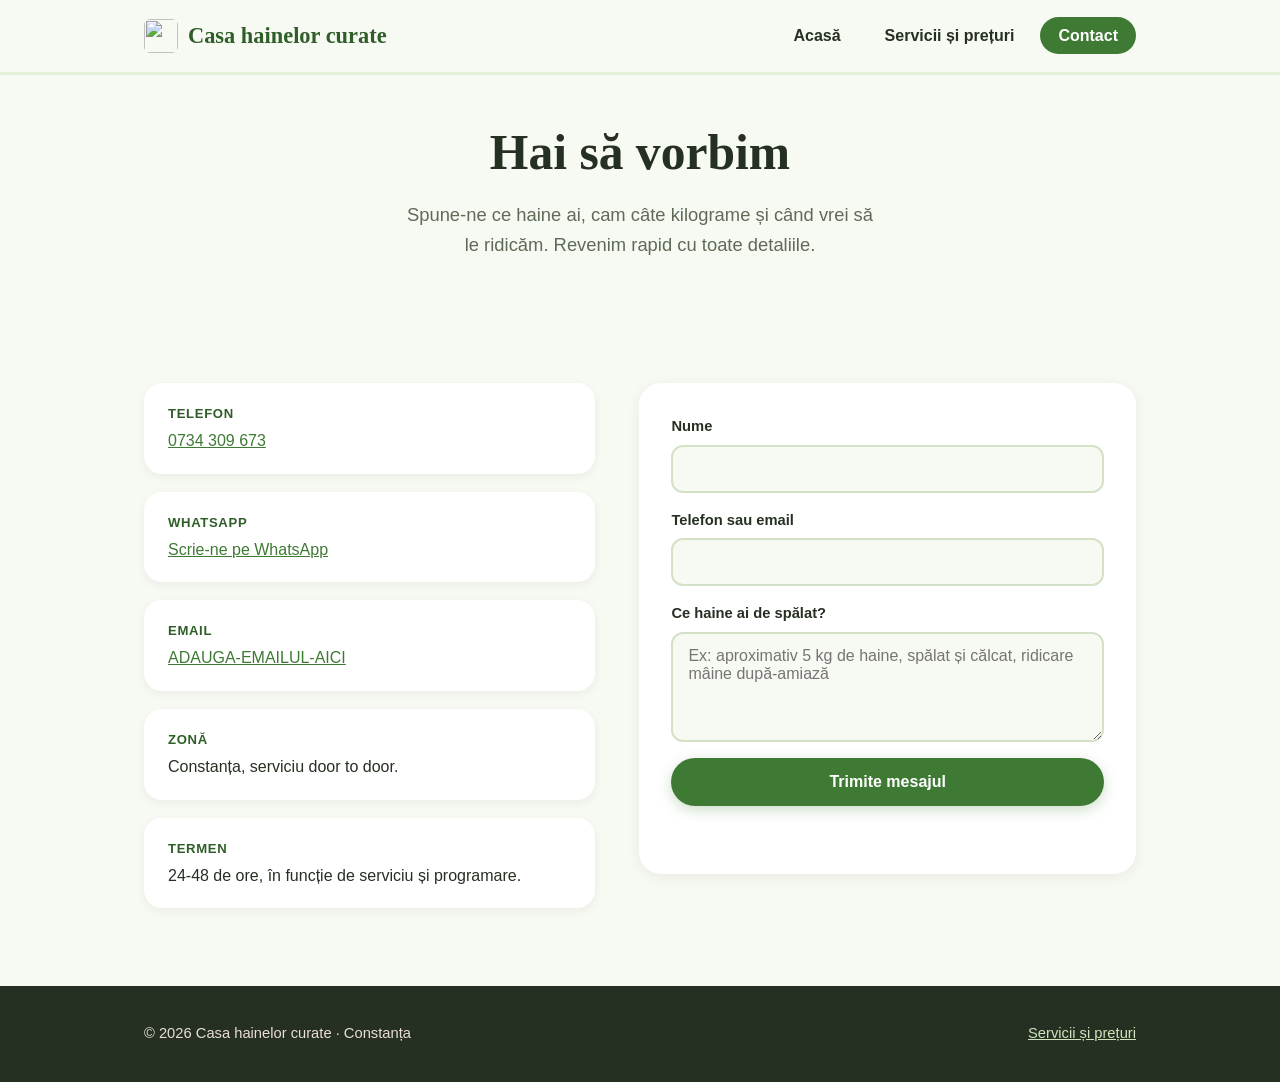
==== contact.html @ 44c2f436 "New website" ====
<!DOCTYPE html>
<html lang="ro">
<head>
<meta charset="UTF-8">
<meta name="viewport" content="width=device-width, initial-scale=1.0">
<title>Contact | Casa hainelor curate</title>
<meta name="description" content="Contactează Casa hainelor curate din Constanța: telefon, WhatsApp, email sau formular. Ridicare și livrare la ușă.">
<link rel="icon" href="images/logo.svg" type="image/svg+xml">
<link rel="stylesheet" href="styles.css">
</head>
<body>

<header>
  <div class="nav">
    <a href="index.html" class="brand">
      <img src="images/logo.svg" alt="" class="brand-icon">
      Casa hainelor curate
    </a>
    <button class="nav-toggle" aria-label="Deschide meniul">&#9776;</button>
    <ul class="nav-links">
      <li><a href="index.html">Acasă</a></li>
      <li><a href="services.html">Servicii și prețuri</a></li>
      <li><a href="contact.html" class="active">Contact</a></li>
    </ul>
  </div>
</header>

<section class="hero" style="padding:48px 0 36px;">
  <div class="wrap center">
    <h1 style="max-width:none;">Hai să vorbim</h1>
    <p class="lead" style="margin-left:auto;margin-right:auto;">Spune-ne ce haine ai, cam câte kilograme și când vrei să le ridicăm. Revenim rapid cu toate detaliile.</p>
  </div>
</section>

<section>
  <div class="wrap contact-grid">

    <div class="contact-details">
      <div class="item">
        <div class="label">Telefon</div>
        <p><a href="tel:+40734309673">0734 309 673</a></p>
      </div>
      <div class="item">
        <div class="label">WhatsApp</div>
        <p><a href="https://wa.me/40734309673?text=Bun%C4%83%20ziua%2C%20a%C8%99%20dori%20informa%C8%9Bii%20despre%20serviciile%20de%20sp%C4%83l%C4%83torie." target="_blank" rel="noopener">Scrie-ne pe WhatsApp</a></p>
      </div>
      <div class="item">
        <div class="label">Email</div>
        <!-- ÎNLOCUIEȘTE adresa de mai jos (în ambele locuri) cu emailul real -->
        <p><a href="mailto:ADAUGA-EMAILUL-AICI">ADAUGA-EMAILUL-AICI</a></p>
      </div>
      <div class="item">
        <div class="label">Zonă</div>
        <p>Constanța, serviciu door to door.</p>
      </div>
      <div class="item">
        <div class="label">Termen</div>
        <p>24-48 de ore, în funcție de serviciu și programare.</p>
      </div>
    </div>

    <div>
      <form id="contact-form" action="https://formspree.io/f/meaawbjj" method="POST">
        <label for="name">Nume</label>
        <input type="text" id="name" name="name" required>

        <label for="contact_info">Telefon sau email</label>
        <input type="text" id="contact_info" name="contact_info" required>

        <label for="message">Ce haine ai de spălat?</label>
        <textarea id="message" name="message" placeholder="Ex: aproximativ 5 kg de haine, spălat și călcat, ridicare mâine după-amiază" required></textarea>

        <button type="submit" class="btn">Trimite mesajul</button>
        <div class="form-status" id="form-status"></div>
      </form>
    </div>

  </div>
</section>

<footer>
  <div class="wrap footer-row">
    <span>&copy; 2026 Casa hainelor curate &middot; Constanța</span>
    <span><a href="services.html">Servicii și prețuri</a></span>
  </div>
</footer>

<script src="nav.js"></script>
<script>
  var form = document.getElementById('contact-form');

  function setStatus(text, color) {
    var statusEl = document.getElementById('form-status');
    if (!statusEl) { return; }
    statusEl.textContent = text;
    statusEl.style.color = color || "";
  }

  form.addEventListener('submit', function (e) {
    e.preventDefault();

    if (form.action.indexOf('ID-FORMSPREE-AICI') !== -1) {
      setStatus("Formularul nu este încă activ. Te rugăm să ne suni sau să ne scrii pe WhatsApp la 0734 309 673.", "#9A3B2E");
      return;
    }

    setStatus("Se trimite...", "");

    fetch(form.action, {
      method: 'POST',
      body: new FormData(form),
      headers: { 'Accept': 'application/json' }
    }).then(function (response) {
      return response.json().then(function (body) {
        return { ok: response.ok, body: body };
      });
    }).then(function (result) {
      if (result.ok) {
        setStatus("Mulțumim! Mesajul a fost trimis, revenim în curând.", "#3F7A35");
        form.reset();
      } else {
        setStatus("Ne pare rău, ceva n-a mers. Încearcă din nou sau sună-ne la 0734 309 673.", "#9A3B2E");
        console.error('Formspree error:', result.body);
      }
    }).catch(function (err) {
      setStatus("Ne pare rău, ceva n-a mers. Verifică conexiunea și încearcă din nou.", "#9A3B2E");
      console.error('Network error:', err);
    });
  });
</script>
<!-- Cloudflare Web Analytics --><script type='module' src='https://static.cloudflareinsights.com/beacon.min.js' data-cf-beacon='{"token": "32b7b46037474253a312a20055d5d969"}'></script><!-- End Cloudflare Web Analytics -->
</body>
</html>
---- styles.css ----
:root {
  --bg: #F7F9F3;
  --bg-card: #EAF2E2;
  --bg-card-alt: #DDEAD2;
  --ink: #263022;
  --ink-soft: #5F6B58;
  --accent: #3F7A35;
  --accent-dark: #2F5E28;
  --accent-soft: #E3EFD9;
  --warm: #B08A45;
  --warm-soft: #F5EEDF;
  --line: #D3E2C6;
  --max: 1040px;
}

* { box-sizing: border-box; }
html { scroll-behavior: smooth; }

body {
  margin: 0;
  font-family: 'Trebuchet MS', 'Segoe UI', Verdana, sans-serif;
  background: var(--bg);
  color: var(--ink);
  line-height: 1.6;
}

h1, h2, h3 {
  font-family: Georgia, 'Times New Roman', serif;
  font-weight: 700;
  color: var(--ink);
}

a { color: var(--accent); }

.wrap {
  max-width: var(--max);
  margin: 0 auto;
  padding: 0 24px;
}

/* Steam wisp signature motif */
.steam-wisp {
  position: absolute;
  opacity: 0.35;
  pointer-events: none;
}

.steam-wisp svg { display: block; }

/* Header */
header {
  background: var(--bg);
  border-bottom: 3px solid var(--accent-soft);
  position: sticky;
  top: 0;
  z-index: 10;
}

.nav {
  max-width: var(--max);
  margin: 0 auto;
  padding: 18px 24px;
  display: flex;
  justify-content: space-between;
  align-items: center;
}

.brand {
  font-family: Georgia, serif;
  font-weight: 700;
  font-size: 1.4rem;
  color: var(--accent-dark);
  text-decoration: none;
  display: flex;
  align-items: center;
  gap: 10px;
}

.brand-icon {
  width: 34px;
  height: 34px;
  flex-shrink: 0;
  object-fit: contain;
  border-radius: 6px;
}

.nav-links {
  display: flex;
  gap: 8px;
  list-style: none;
  margin: 0;
  padding: 0;
}

.nav-links a {
  color: var(--ink);
  text-decoration: none;
  font-size: 1rem;
  font-weight: 600;
  padding: 10px 18px;
  border-radius: 999px;
  transition: background 0.2s ease, color 0.2s ease;
}

.nav-links a:hover,
.nav-links a.active {
  background: var(--accent);
  color: white;
}

.nav-toggle {
  display: none;
}

/* Hero */
.hero {
  padding: 64px 0 60px;
  position: relative;
  overflow: hidden;
}

.hero-inner {
  display: grid;
  grid-template-columns: 1.1fr 0.9fr;
  gap: 40px;
  align-items: center;
  position: relative;
  z-index: 1;
}

.hero h1 {
  font-size: clamp(2.1rem, 4.6vw, 3.1rem);
  line-height: 1.2;
  margin: 0 0 18px;
  max-width: 15ch;
}

.hero h1 .highlight {
  color: var(--accent);
}

.hero p.lead {
  font-size: 1.15rem;
  color: var(--ink-soft);
  max-width: 46ch;
  margin: 0 0 28px;
}

.hero-buttons {
  display: flex;
  gap: 14px;
  flex-wrap: wrap;
}

.btn {
  display: inline-block;
  background: var(--accent);
  color: white;
  text-decoration: none;
  padding: 15px 30px;
  border-radius: 999px;
  font-weight: 700;
  font-size: 1rem;
  border: none;
  cursor: pointer;
  transition: background 0.2s ease, transform 0.15s ease;
  box-shadow: 0 4px 14px rgba(63, 122, 53, 0.25);
}

.btn:hover { background: var(--accent-dark); transform: translateY(-1px); }

.btn-outline {
  display: inline-block;
  background: white;
  color: var(--accent-dark);
  text-decoration: none;
  padding: 14px 29px;
  border-radius: 999px;
  font-weight: 700;
  font-size: 1rem;
  border: 2px solid var(--accent);
  transition: background 0.2s ease;
}

.btn-outline:hover { background: var(--accent-soft); }

/* Hero illustration */
.hero-art {
  position: relative;
  display: flex;
  align-items: center;
  justify-content: center;
}

/* Sections */
section {
  padding: 60px 0;
  position: relative;
}

section.alt {
  background: var(--bg-card);
}

h2 {
  font-size: 1.9rem;
  margin: 0 0 10px;
}

.section-note {
  color: var(--ink-soft);
  margin: 0 0 36px;
  max-width: 60ch;
  font-size: 1.05rem;
}

.center { text-align: center; }
.center .section-note { margin-left: auto; margin-right: auto; }

/* Feature cards */
.grid3 {
  display: grid;
  grid-template-columns: repeat(3, 1fr);
  gap: 26px;
}

.feature {
  background: white;
  border-radius: 20px;
  padding: 30px 26px;
  box-shadow: 0 3px 12px rgba(38, 48, 34, 0.06);
  position: relative;
}

.feature .icon {
  width: 46px;
  height: 46px;
  margin-bottom: 16px;
}

.feature h3 {
  font-size: 1.15rem;
  margin: 0 0 8px;
}

.feature p {
  color: var(--ink-soft);
  margin: 0;
  font-size: 0.98rem;
}

/* Pricing */
.price-block {
  background: white;
  border-radius: 22px;
  padding: 34px 32px;
  margin-bottom: 36px;
  box-shadow: 0 3px 14px rgba(38, 48, 34, 0.07);
}

.price-block h3 {
  font-size: 1.35rem;
  margin: 0 0 6px;
  color: var(--accent-dark);
}

.price-block .price-sub {
  color: var(--ink-soft);
  font-size: 0.96rem;
  margin: 0 0 22px;
}

table.price-table {
  width: 100%;
  border-collapse: collapse;
}

table.price-table tr {
  border-bottom: 1px dashed var(--line);
}

table.price-table tr:last-child { border-bottom: none; }

table.price-table td {
  padding: 13px 4px;
  font-size: 1rem;
}

table.price-table td:last-child {
  text-align: right;
  font-weight: 700;
  color: var(--accent-dark);
  white-space: nowrap;
}

.price-note {
  background: var(--warm-soft);
  border-left: 4px solid var(--warm);
  padding: 16px 20px;
  font-size: 0.96rem;
  color: var(--ink);
  margin-top: 20px;
  border-radius: 0 12px 12px 0;
}

.price-note.accent {
  background: var(--accent-soft);
  border-left-color: var(--accent);
}

.service-desc {
  display: block;
  color: var(--ink-soft);
  font-size: 0.92rem;
  font-weight: 400;
  margin-top: 2px;
}

.conditions-list {
  margin: 0;
  padding: 0;
  list-style: none;
}

.conditions-list li {
  padding: 11px 0 11px 30px;
  border-bottom: 1px dashed var(--line);
  position: relative;
}

.conditions-list li:last-child { border-bottom: none; }

.conditions-list li::before {
  content: "";
  position: absolute;
  left: 4px;
  top: 17px;
  width: 12px;
  height: 7px;
  border-left: 3px solid var(--accent);
  border-bottom: 3px solid var(--accent);
  transform: rotate(-45deg);
}

/* Schedule table */
.schedule-grid {
  display: grid;
  grid-template-columns: 1fr 1fr;
  gap: 24px;
}

.schedule-card {
  background: white;
  border-radius: 20px;
  padding: 28px;
  box-shadow: 0 3px 12px rgba(38, 48, 34, 0.06);
}

.schedule-card h3 {
  font-size: 1.2rem;
  color: var(--accent-dark);
  margin: 0 0 14px;
}

.schedule-card ul {
  margin: 0;
  padding: 0;
  list-style: none;
}

.schedule-card li {
  padding: 8px 0;
  border-bottom: 1px dashed var(--line);
  font-size: 0.98rem;
}

.schedule-card li:last-child { border-bottom: none; }

.schedule-card .fee {
  font-weight: 700;
  color: var(--accent-dark);
}

/* Contact */
.contact-grid {
  display: grid;
  grid-template-columns: 1fr 1.1fr;
  gap: 44px;
}

.contact-details .item {
  background: white;
  border-radius: 18px;
  padding: 20px 24px;
  margin-bottom: 18px;
  box-shadow: 0 3px 10px rgba(38, 48, 34, 0.06);
}

.contact-details .label {
  color: var(--accent-dark);
  font-size: 0.82rem;
  text-transform: uppercase;
  letter-spacing: 0.05em;
  font-weight: 700;
  margin-bottom: 4px;
}

.contact-details p { margin: 0; }

form {
  background: white;
  border-radius: 22px;
  padding: 32px;
  box-shadow: 0 3px 14px rgba(38, 48, 34, 0.07);
  display: flex;
  flex-direction: column;
  gap: 16px;
}

label {
  font-size: 0.92rem;
  font-weight: 700;
  color: var(--ink);
  margin-bottom: -10px;
}

input, textarea, select {
  font-family: inherit;
  font-size: 1rem;
  padding: 13px 15px;
  border: 2px solid var(--line);
  border-radius: 12px;
  background: var(--bg);
  color: var(--ink);
}

input:focus, textarea:focus, select:focus {
  outline: none;
  border-color: var(--accent);
}

textarea { resize: vertical; min-height: 110px; }

.form-status {
  font-size: 0.94rem;
  margin-top: 2px;
  min-height: 1.2em;
  color: var(--accent);
  font-weight: 600;
}

/* Footer */
footer {
  background: var(--ink);
  color: #E8DFD3;
  padding: 36px 0;
  font-size: 0.92rem;
}

footer a { color: #CDE5BC; }

.footer-row {
  display: flex;
  justify-content: space-between;
  align-items: center;
  flex-wrap: wrap;
  gap: 12px;
}

/* Responsive */
@media (max-width: 780px) {
  .hero-inner { grid-template-columns: 1fr; }
  .hero-art { order: -1; max-width: 260px; margin: 0 auto 12px; }
  .nav-links {
    position: fixed;
    top: 68px;
    left: 0;
    right: 0;
    background: var(--bg);
    flex-direction: column;
    gap: 4px;
    padding: 12px;
    border-bottom: 3px solid var(--accent-soft);
    display: none;
  }
  .nav-links.open { display: flex; }
  .nav-links a { display: block; text-align: center; }
  .nav-toggle {
    display: block;
    background: none;
    border: none;
    font-size: 1.6rem;
    cursor: pointer;
    color: var(--accent-dark);
  }
  .grid3 { grid-template-columns: 1fr; }
  .contact-grid { grid-template-columns: 1fr; }
  .schedule-grid { grid-template-columns: 1fr; }
}

@media (prefers-reduced-motion: reduce) {
  html { scroll-behavior: auto; }
  * { transition: none !important; }
}
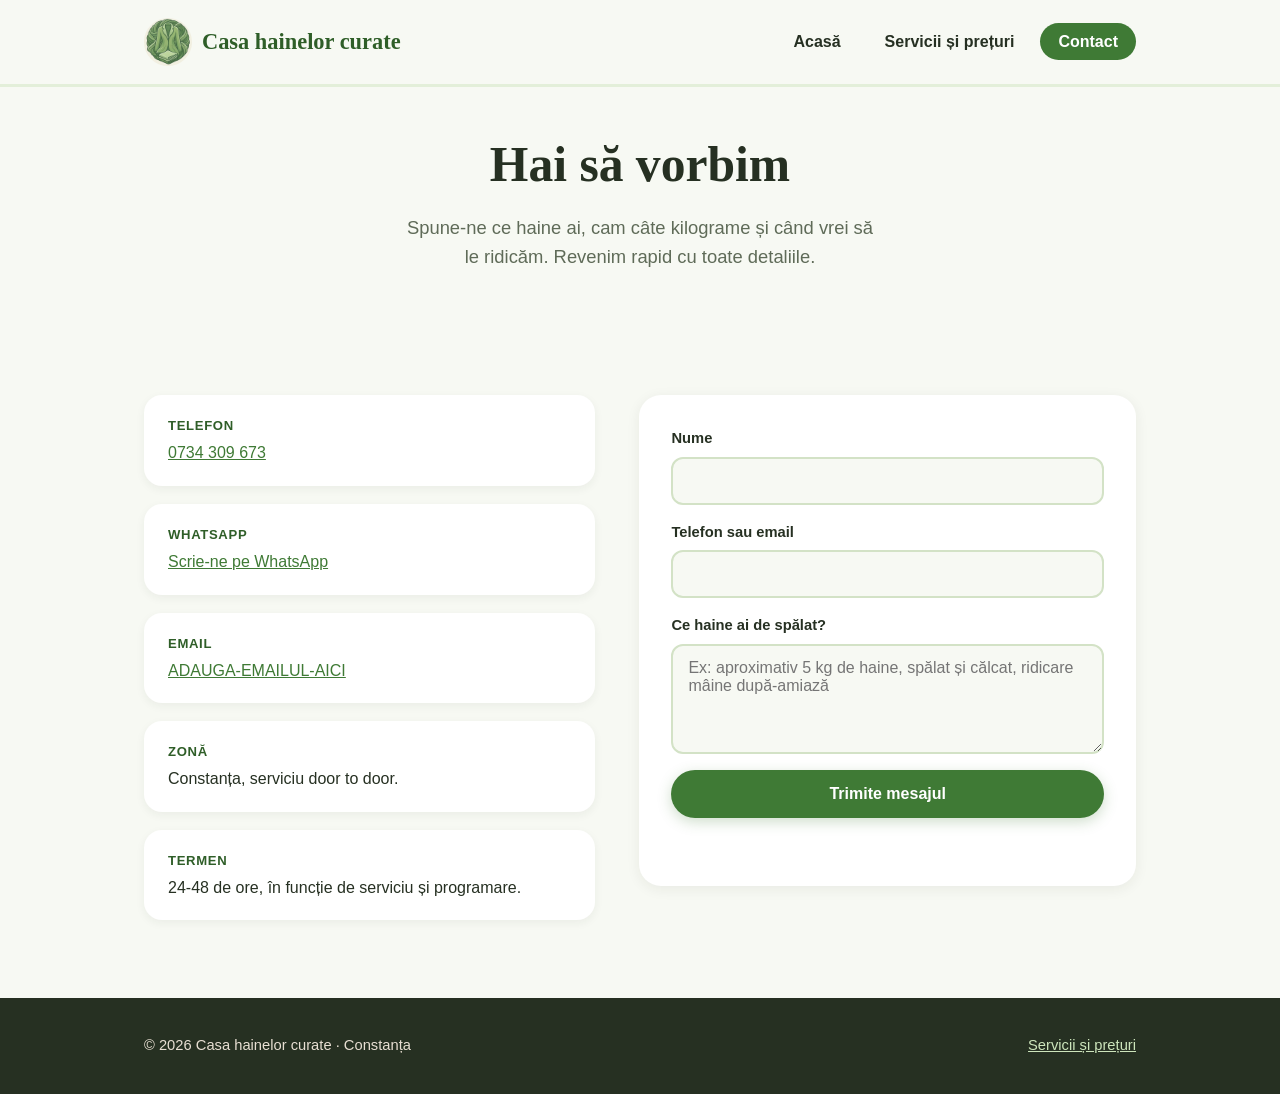
==== commit 9c084246: "Sync" ====
--- a/contact.html
+++ b/contact.html
@@ -5,7 +5,7 @@
 <meta name="viewport" content="width=device-width, initial-scale=1.0">
 <title>Contact | Casa hainelor curate</title>
 <meta name="description" content="Contactează Casa hainelor curate din Constanța: telefon, WhatsApp, email sau formular. Ridicare și livrare la ușă.">
-<link rel="icon" href="images/logo.svg" type="image/svg+xml">
+<link rel="icon" href="images/logo-icon.png" type="image/png">
 <link rel="stylesheet" href="styles.css">
 </head>
 <body>
@@ -13,7 +13,7 @@
 <header>
   <div class="nav">
     <a href="index.html" class="brand">
-      <img src="images/logo.svg" alt="" class="brand-icon">
+      <img src="images/logo-icon.png" alt="" class="brand-icon">
       Casa hainelor curate
     </a>
     <button class="nav-toggle" aria-label="Deschide meniul">&#9776;</button>
--- a/styles.css
+++ b/styles.css
@@ -77,11 +77,11 @@
 }
 
 .brand-icon {
-  width: 34px;
-  height: 34px;
+  width: 48px;
+  height: 48px;
   flex-shrink: 0;
-  object-fit: contain;
-  border-radius: 6px;
+  object-fit: cover;
+  border-radius: 50%;
 }
 
 .nav-links {
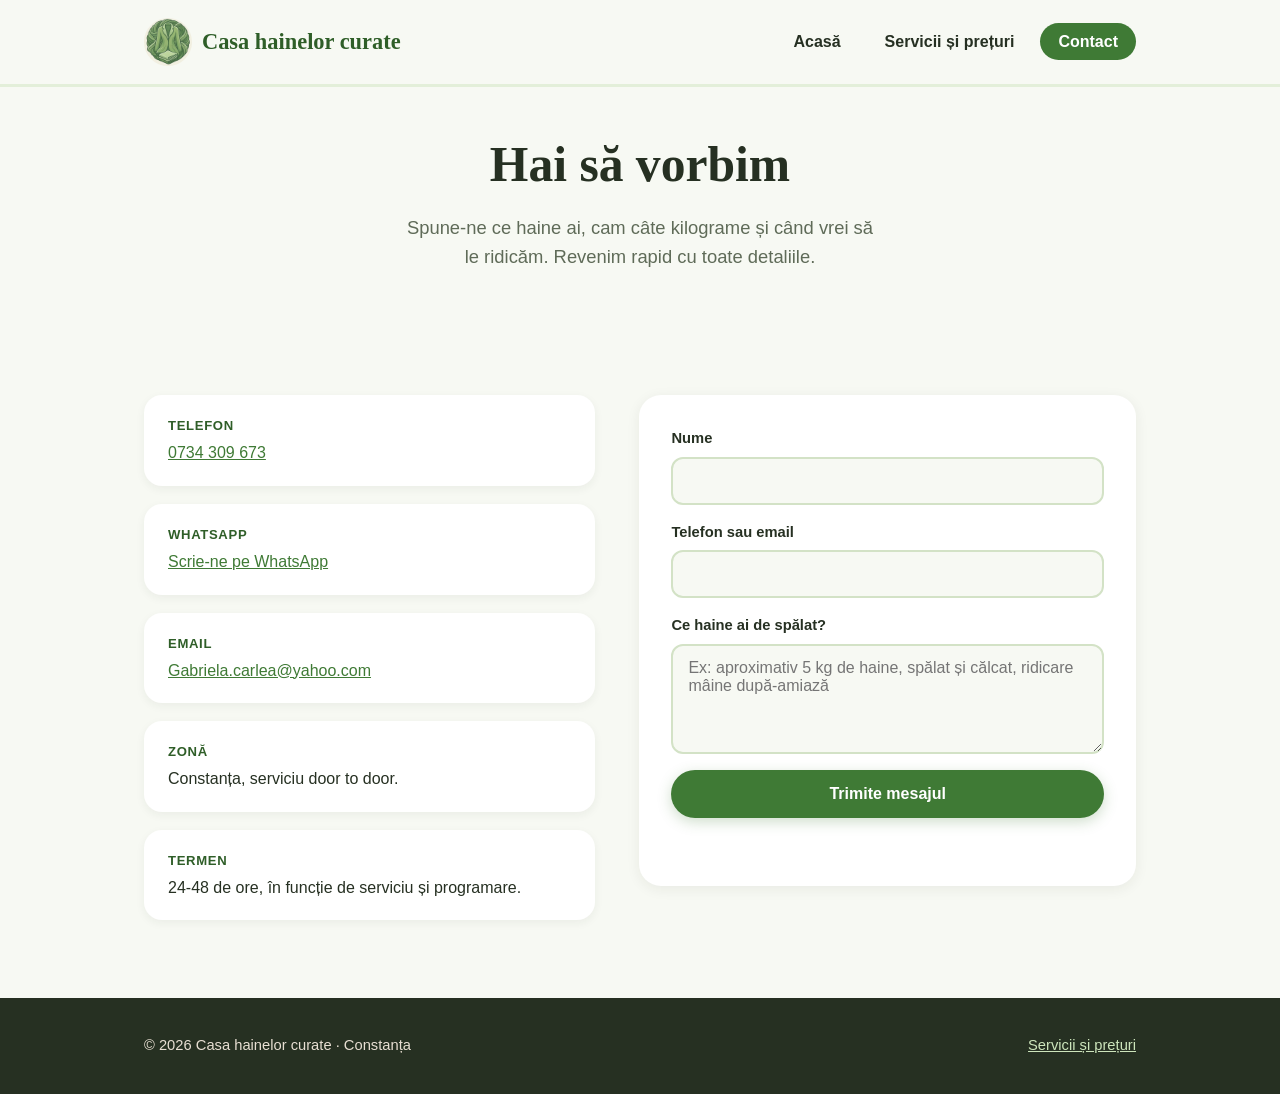
==== commit 1fcf476e: "email shown" ====
--- a/contact.html
+++ b/contact.html
@@ -47,7 +47,7 @@
       <div class="item">
         <div class="label">Email</div>
         <!-- ÎNLOCUIEȘTE adresa de mai jos (în ambele locuri) cu emailul real -->
-        <p><a href="mailto:ADAUGA-EMAILUL-AICI">ADAUGA-EMAILUL-AICI</a></p>
+        <p><a href="mailto:Gabriela.carlea@yahoo.com">Gabriela.carlea@yahoo.com</a></p>
       </div>
       <div class="item">
         <div class="label">Zonă</div>
